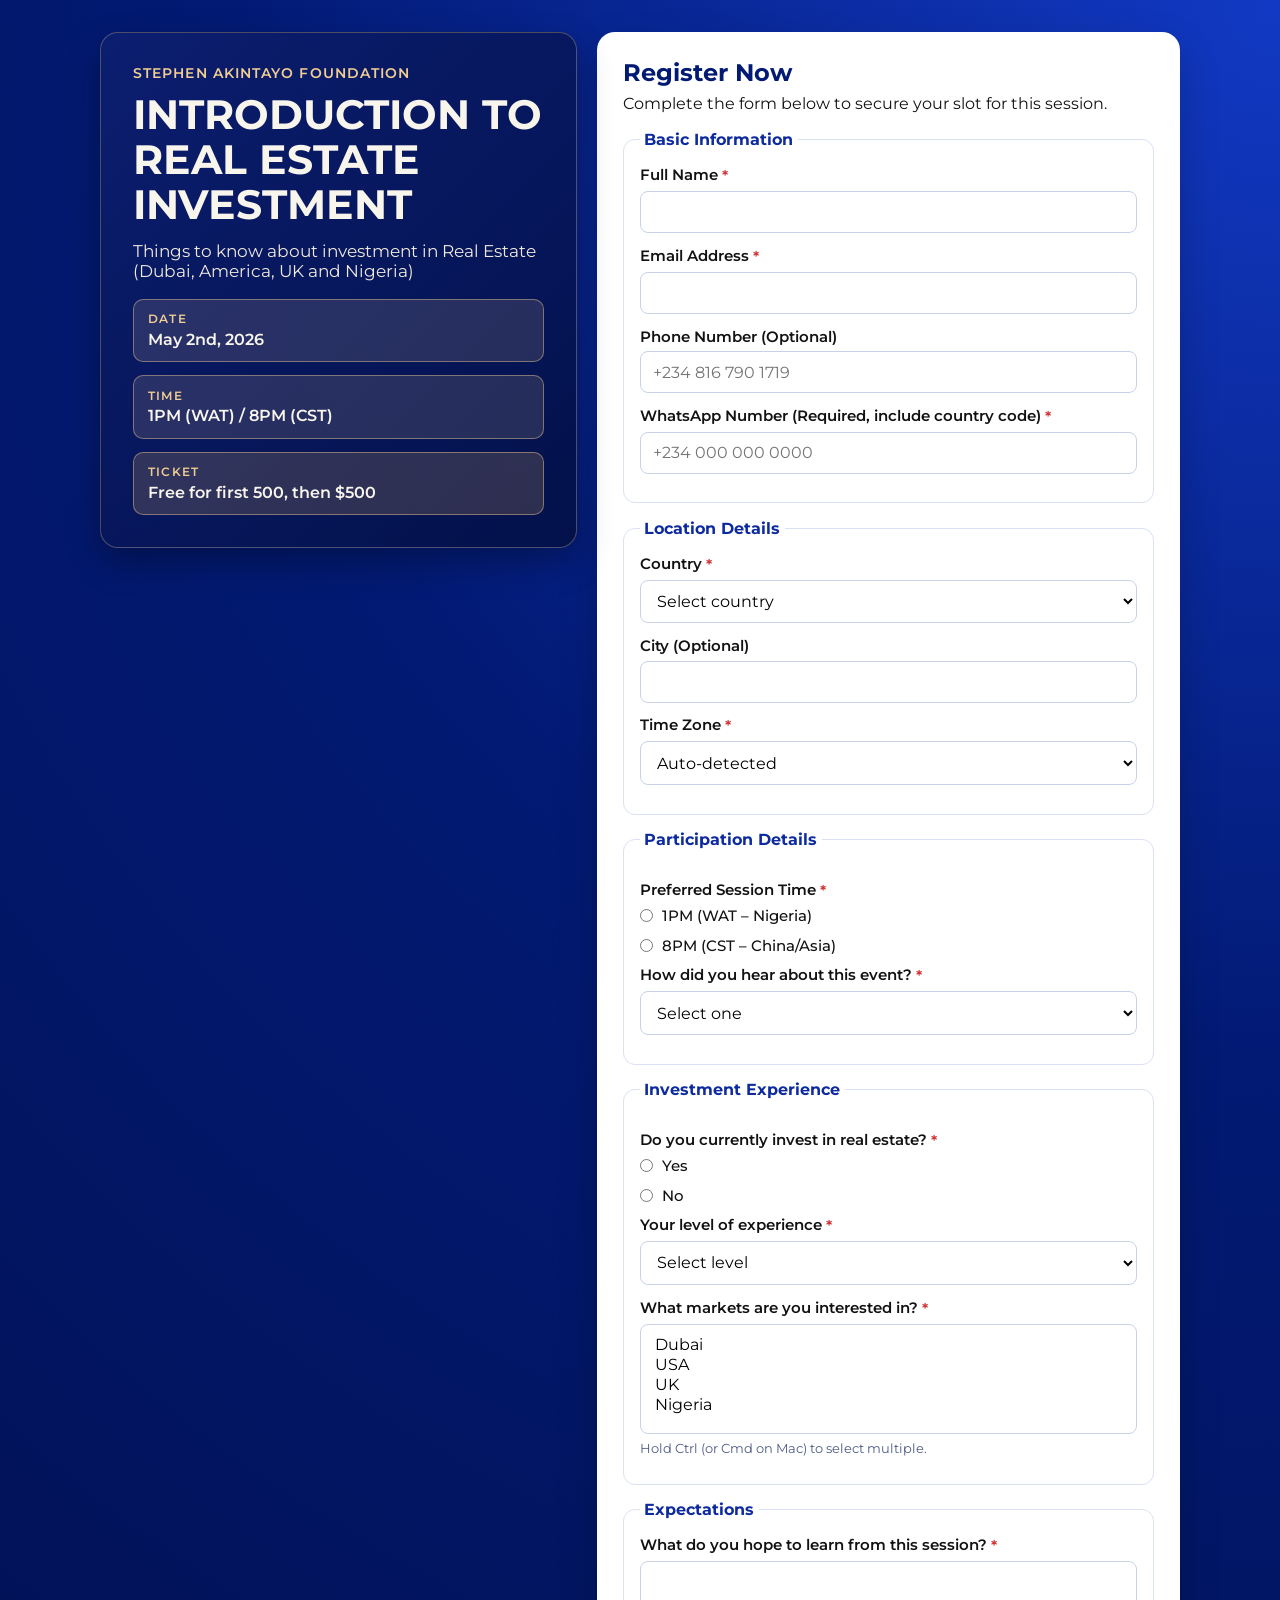
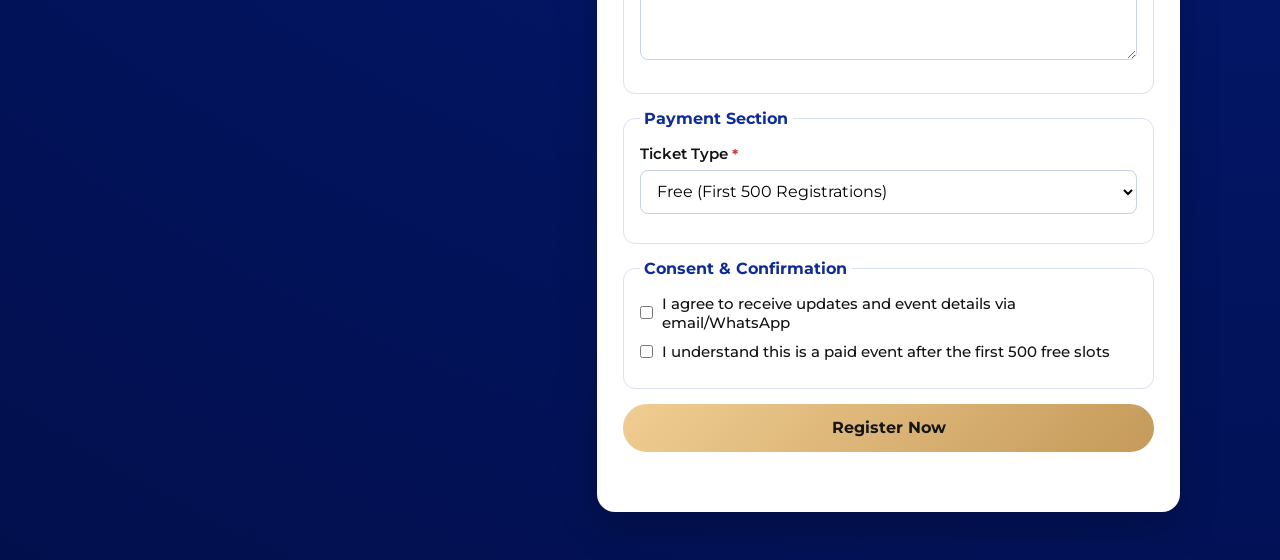
==== index.html @ 560cca15 "Implement registration page for "Introduction to Real Estate Investment" event, including HTML struc" ====
<!DOCTYPE html>
<html lang="en">
  <head>
    <meta charset="UTF-8" />
    <meta name="viewport" content="width=device-width, initial-scale=1.0" />
    <title>Introduction to Real Estate Investment | Register</title>
    <link rel="preconnect" href="https://fonts.googleapis.com" />
    <link rel="preconnect" href="https://fonts.gstatic.com" crossorigin />
    <link
      href="https://fonts.googleapis.com/css2?family=Montserrat:wght@400;500;600;700;800&display=swap"
      rel="stylesheet"
    />
    <link rel="stylesheet" href="styles.css" />
  </head>
  <body>
    <main class="page">
      <section class="hero">
        <p class="eyebrow">Stephen Akintayo Foundation</p>
        <h1>Introduction to Real Estate Investment</h1>
        <p class="subtext">
          Things to know about investment in Real Estate (Dubai, America, UK
          and Nigeria)
        </p>
        <div class="hero-badges">
          <div class="badge">
            <span class="label">Date</span>
            <span>May 2nd, 2026</span>
          </div>
          <div class="badge">
            <span class="label">Time</span>
            <span>1PM (WAT) / 8PM (CST)</span>
          </div>
          <div class="badge accent">
            <span class="label">Ticket</span>
            <span>Free for first 500, then $500</span>
          </div>
        </div>
      </section>

      <section class="form-card" id="formSection">
        <h2>Register Now</h2>
        <p class="form-intro">
          Complete the form below to secure your slot for this session.
        </p>

        <form
          id="registrationForm"
          action="https://formspree.io/f/xyklryrp"
          method="POST"
          novalidate
        >
          <fieldset>
            <legend>Basic Information</legend>
            <label for="fullName">Full Name <span>*</span></label>
            <input id="fullName" name="fullName" type="text" required />

            <label for="email">Email Address <span>*</span></label>
            <input id="email" name="email" type="email" required />

            <label for="phone">Phone Number (Optional)</label>
            <input id="phone" name="phone" type="tel" placeholder="+234 816 790 1719" />

            <label for="whatsapp">WhatsApp Number (Required, include country code) <span>*</span></label>
            <input id="whatsapp" name="whatsapp" type="tel" placeholder="+234 000 000 0000" required />
          </fieldset>

          <fieldset>
            <legend>Location Details</legend>
            <label for="country">Country <span>*</span></label>
            <select id="country" name="country" required>
              <option value="">Select country</option>
              <option>Nigeria</option>
              <option>UAE</option>
              <option>USA</option>
              <option>UK</option>
              <option>Other</option>
            </select>

            <label for="city">City (Optional)</label>
            <input id="city" name="city" type="text" />

            <label for="timezone">Time Zone <span>*</span></label>
            <select id="timezone" name="timezone" required>
              <option value="">Select time zone</option>
              <option value="auto">Auto-detected</option>
              <option value="Africa/Lagos">Africa/Lagos (WAT)</option>
              <option value="Asia/Shanghai">Asia/Shanghai (CST)</option>
              <option value="Europe/London">Europe/London (UK)</option>
              <option value="America/New_York">America/New_York (EST/EDT)</option>
              <option value="Asia/Dubai">Asia/Dubai (UAE)</option>
            </select>
          </fieldset>

          <fieldset>
            <legend>Participation Details</legend>
            <p class="group-label">Preferred Session Time <span>*</span></p>
            <label class="radio">
              <input type="radio" name="sessionTime" value="1PM (WAT – Nigeria)" required />
              <span>1PM (WAT – Nigeria)</span>
            </label>
            <label class="radio">
              <input type="radio" name="sessionTime" value="8PM (CST – China/Asia)" />
              <span>8PM (CST – China/Asia)</span>
            </label>

            <label for="source">How did you hear about this event? <span>*</span></label>
            <select id="source" name="source" required>
              <option value="">Select one</option>
              <option>Social Media</option>
              <option>Email</option>
              <option>Referral</option>
              <option>Website</option>
              <option>Other</option>
            </select>
          </fieldset>

          <fieldset>
            <legend>Investment Experience</legend>
            <p class="group-label">Do you currently invest in real estate? <span>*</span></p>
            <label class="radio">
              <input type="radio" name="currentlyInvest" value="Yes" required />
              <span>Yes</span>
            </label>
            <label class="radio">
              <input type="radio" name="currentlyInvest" value="No" />
              <span>No</span>
            </label>

            <label for="experience">Your level of experience <span>*</span></label>
            <select id="experience" name="experience" required>
              <option value="">Select level</option>
              <option>Beginner</option>
              <option>Intermediate</option>
              <option>Advanced</option>
            </select>

            <label for="markets">What markets are you interested in? <span>*</span></label>
            <select id="markets" name="markets" multiple required>
              <option>Dubai</option>
              <option>USA</option>
              <option>UK</option>
              <option>Nigeria</option>
            </select>
            <small class="hint">Hold Ctrl (or Cmd on Mac) to select multiple.</small>
          </fieldset>

          <fieldset>
            <legend>Expectations</legend>
            <label for="expectations">What do you hope to learn from this session? <span>*</span></label>
            <textarea id="expectations" name="expectations" rows="4" required></textarea>
          </fieldset>

          <fieldset>
            <legend>Payment Section</legend>
            <label for="ticketType">Ticket Type <span>*</span></label>
            <select id="ticketType" name="ticketType" required>
              <option value="Free (First 500 Registrations)">Free (First 500 Registrations)</option>
              <option value="Paid ($500)">Paid ($500)</option>
            </select>
          </fieldset>

          <fieldset>
            <legend>Consent & Confirmation</legend>
            <label class="checkbox">
              <input type="checkbox" id="updatesConsent" name="updatesConsent" required />
              <span>I agree to receive updates and event details via email/WhatsApp</span>
            </label>
            <label class="checkbox">
              <input type="checkbox" id="paymentConsent" name="paymentConsent" required />
              <span>I understand this is a paid event after the first 500 free slots</span>
            </label>
          </fieldset>

          <button type="submit" class="submit-btn">Register Now</button>
          <p class="error-message" id="errorMessage" aria-live="polite"></p>
        </form>
      </section>

      <section class="success-card hidden" id="successSection" aria-live="polite">
        <h2>Registration Confirmed</h2>
        <p>
          Thank you for registering for <strong>Introduction to Real Estate Investment</strong>.
          Your access link will be sent to your email shortly.
        </p>
        <div class="calendar-actions">
          <a id="googleCalendarLink" target="_blank" rel="noopener noreferrer">Add to Google Calendar</a>
          <a id="icsDownloadLink" download="real-estate-investment-session.ics">Download Calendar Invite (.ics)</a>
        </div>
      </section>
    </main>

    <script src="script.js"></script>
  </body>
</html>
---- styles.css ----
:root {
  --brand-blue: #021a74;
  --brand-blue-soft: #0d2b9f;
  --brand-gold: #f0cd92;
  --brand-gold-dark: #c59a5a;
  --text-light: #f8f5ed;
  --card-bg: #ffffff;
  --text-dark: #121212;
  --danger: #d32f2f;
}

* {
  box-sizing: border-box;
}

body {
  margin: 0;
  font-family: "Montserrat", Arial, sans-serif;
  color: var(--text-dark);
  background: radial-gradient(circle at top right, #1239c4 0%, var(--brand-blue) 42%, #020f4d 100%);
  min-height: 100vh;
}

.page {
  width: min(1080px, 94%);
  margin: 0 auto;
  padding: 2rem 0 3rem;
  display: grid;
  grid-template-columns: 1fr;
  gap: 1.25rem;
}

.hero {
  color: var(--text-light);
  background: linear-gradient(135deg, rgba(12, 30, 111, 0.92), rgba(3, 16, 70, 0.92));
  border: 1px solid rgba(240, 205, 146, 0.3);
  border-radius: 18px;
  padding: 2rem;
  box-shadow: 0 14px 35px rgba(0, 0, 0, 0.3);
}

.eyebrow {
  color: var(--brand-gold);
  font-weight: 600;
  letter-spacing: 0.08em;
  text-transform: uppercase;
  margin: 0 0 0.7rem;
  font-size: 0.85rem;
}

h1 {
  margin: 0;
  font-size: clamp(1.9rem, 3.2vw, 2.8rem);
  line-height: 1.1;
  text-transform: uppercase;
}

.subtext {
  margin-top: 0.85rem;
  margin-bottom: 1.1rem;
  max-width: 760px;
  color: #f0eadf;
  font-size: 1.05rem;
}

.hero-badges {
  display: grid;
  grid-template-columns: repeat(auto-fit, minmax(210px, 1fr));
  gap: 0.8rem;
}

.badge {
  background: rgba(240, 205, 146, 0.14);
  border: 1px solid rgba(240, 205, 146, 0.45);
  border-radius: 10px;
  padding: 0.8rem 0.9rem;
  display: flex;
  flex-direction: column;
  gap: 0.2rem;
  font-weight: 600;
}

.badge .label {
  text-transform: uppercase;
  font-size: 0.72rem;
  color: var(--brand-gold);
  letter-spacing: 0.09em;
}

.badge.accent {
  background: rgba(197, 154, 90, 0.22);
}

.form-card,
.success-card {
  background: var(--card-bg);
  border-radius: 18px;
  padding: 1.6rem;
  box-shadow: 0 16px 40px rgba(0, 0, 0, 0.2);
}

h2 {
  margin-top: 0;
  margin-bottom: 0.45rem;
  color: var(--brand-blue);
}

.form-intro {
  margin-top: 0;
  margin-bottom: 1.1rem;
}

fieldset {
  border: 1px solid #dbe1f5;
  border-radius: 12px;
  padding: 1rem;
  margin: 0 0 0.95rem;
}

legend {
  color: var(--brand-blue-soft);
  font-weight: 700;
  padding: 0 0.3rem;
}

label,
.group-label {
  display: block;
  margin-bottom: 0.35rem;
  font-size: 0.95rem;
  font-weight: 600;
}

span {
  vertical-align: middle;
}

label span:first-child,
.group-label span {
  color: var(--danger);
}

input,
select,
textarea {
  width: 100%;
  border: 1px solid #c9d1e8;
  border-radius: 8px;
  padding: 0.65rem 0.75rem;
  font: inherit;
  margin-bottom: 0.8rem;
  background: #fff;
}

input:focus,
select:focus,
textarea:focus {
  outline: 2px solid rgba(13, 43, 159, 0.22);
  border-color: var(--brand-blue-soft);
}

select[multiple] {
  min-height: 110px;
}

.radio,
.checkbox {
  display: flex;
  align-items: center;
  gap: 0.6rem;
  margin: 0 0 0.65rem;
  font-weight: 500;
}

.radio input,
.checkbox input {
  width: auto;
  margin: 0;
}

.hint {
  display: block;
  margin-top: -0.4rem;
  margin-bottom: 0.75rem;
  color: #4f5c87;
}

.submit-btn {
  width: 100%;
  border: none;
  border-radius: 999px;
  padding: 0.9rem 1rem;
  font: inherit;
  font-weight: 700;
  font-size: 1rem;
  color: #151515;
  background: linear-gradient(135deg, var(--brand-gold), var(--brand-gold-dark));
  cursor: pointer;
  transition: transform 0.15s ease, box-shadow 0.15s ease;
}

.submit-btn:hover {
  transform: translateY(-1px);
  box-shadow: 0 8px 18px rgba(0, 0, 0, 0.2);
}

.error-message {
  color: var(--danger);
  font-weight: 600;
  min-height: 1.2rem;
  margin-bottom: 0;
}

.success-card p {
  margin-top: 0;
}

.calendar-actions {
  display: flex;
  flex-wrap: wrap;
  gap: 0.8rem;
}

.calendar-actions a {
  display: inline-flex;
  align-items: center;
  justify-content: center;
  text-decoration: none;
  font-weight: 700;
  border-radius: 999px;
  padding: 0.65rem 1rem;
  border: 1px solid var(--brand-blue-soft);
  color: var(--brand-blue-soft);
}

.calendar-actions a:first-child {
  background: var(--brand-blue-soft);
  color: #fff;
}

.hidden {
  display: none;
}

@media (min-width: 900px) {
  .page {
    grid-template-columns: 0.9fr 1.1fr;
    align-items: start;
  }

  .hero {
    position: sticky;
    top: 1rem;
  }
}
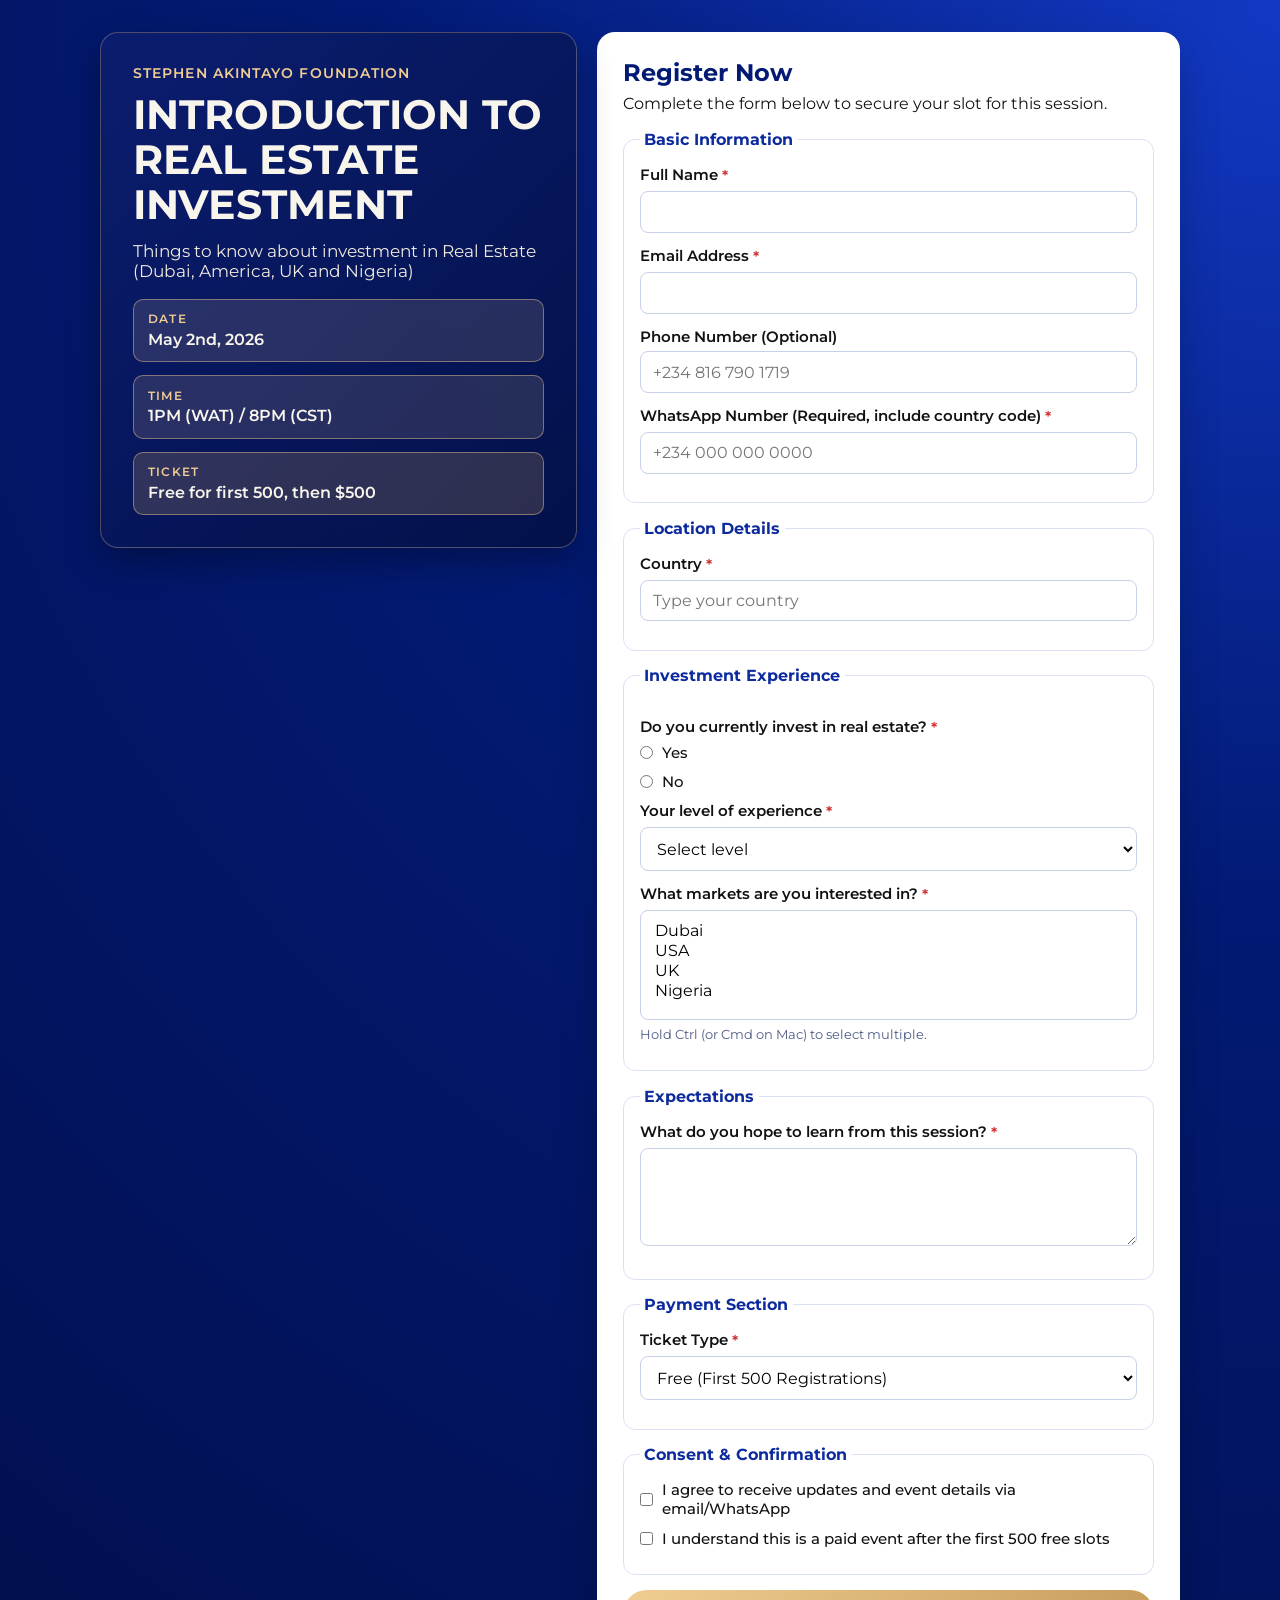
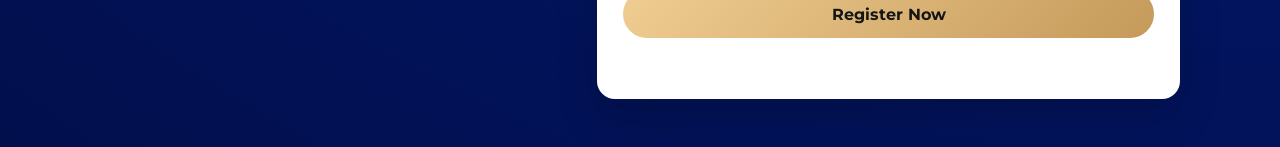
==== commit 6666e60a: "Refactor registration form by replacing country dropdown with text input, removing timezone selectio" ====
--- a/index.html
+++ b/index.html
@@ -67,51 +67,7 @@
           <fieldset>
             <legend>Location Details</legend>
             <label for="country">Country <span>*</span></label>
-            <select id="country" name="country" required>
-              <option value="">Select country</option>
-              <option>Nigeria</option>
-              <option>UAE</option>
-              <option>USA</option>
-              <option>UK</option>
-              <option>Other</option>
-            </select>
-
-            <label for="city">City (Optional)</label>
-            <input id="city" name="city" type="text" />
-
-            <label for="timezone">Time Zone <span>*</span></label>
-            <select id="timezone" name="timezone" required>
-              <option value="">Select time zone</option>
-              <option value="auto">Auto-detected</option>
-              <option value="Africa/Lagos">Africa/Lagos (WAT)</option>
-              <option value="Asia/Shanghai">Asia/Shanghai (CST)</option>
-              <option value="Europe/London">Europe/London (UK)</option>
-              <option value="America/New_York">America/New_York (EST/EDT)</option>
-              <option value="Asia/Dubai">Asia/Dubai (UAE)</option>
-            </select>
-          </fieldset>
-
-          <fieldset>
-            <legend>Participation Details</legend>
-            <p class="group-label">Preferred Session Time <span>*</span></p>
-            <label class="radio">
-              <input type="radio" name="sessionTime" value="1PM (WAT – Nigeria)" required />
-              <span>1PM (WAT – Nigeria)</span>
-            </label>
-            <label class="radio">
-              <input type="radio" name="sessionTime" value="8PM (CST – China/Asia)" />
-              <span>8PM (CST – China/Asia)</span>
-            </label>
-
-            <label for="source">How did you hear about this event? <span>*</span></label>
-            <select id="source" name="source" required>
-              <option value="">Select one</option>
-              <option>Social Media</option>
-              <option>Email</option>
-              <option>Referral</option>
-              <option>Website</option>
-              <option>Other</option>
-            </select>
+            <input id="country" name="country" type="text" placeholder="Type your country" required />
           </fieldset>
 
           <fieldset>
@@ -182,6 +138,14 @@
           Thank you for registering for <strong>Introduction to Real Estate Investment</strong>.
           Your access link will be sent to your email shortly.
         </p>
+        <a
+          class="community-btn"
+          href="https://chat.whatsapp.com/BxhR8cvLXfeJkhuqCIaXQY"
+          target="_blank"
+          rel="noopener noreferrer"
+        >
+          Join the Community
+        </a>
         <div class="calendar-actions">
           <a id="googleCalendarLink" target="_blank" rel="noopener noreferrer">Add to Google Calendar</a>
           <a id="icsDownloadLink" download="real-estate-investment-session.ics">Download Calendar Invite (.ics)</a>
--- a/styles.css
+++ b/styles.css
@@ -215,6 +215,20 @@
   margin-top: 0;
 }
 
+.community-btn {
+  display: inline-flex;
+  align-items: center;
+  justify-content: center;
+  text-decoration: none;
+  font-weight: 700;
+  border-radius: 999px;
+  padding: 0.7rem 1.05rem;
+  margin-bottom: 0.9rem;
+  background: #25d366;
+  color: #fff;
+  border: 1px solid #20b85a;
+}
+
 .calendar-actions {
   display: flex;
   flex-wrap: wrap;
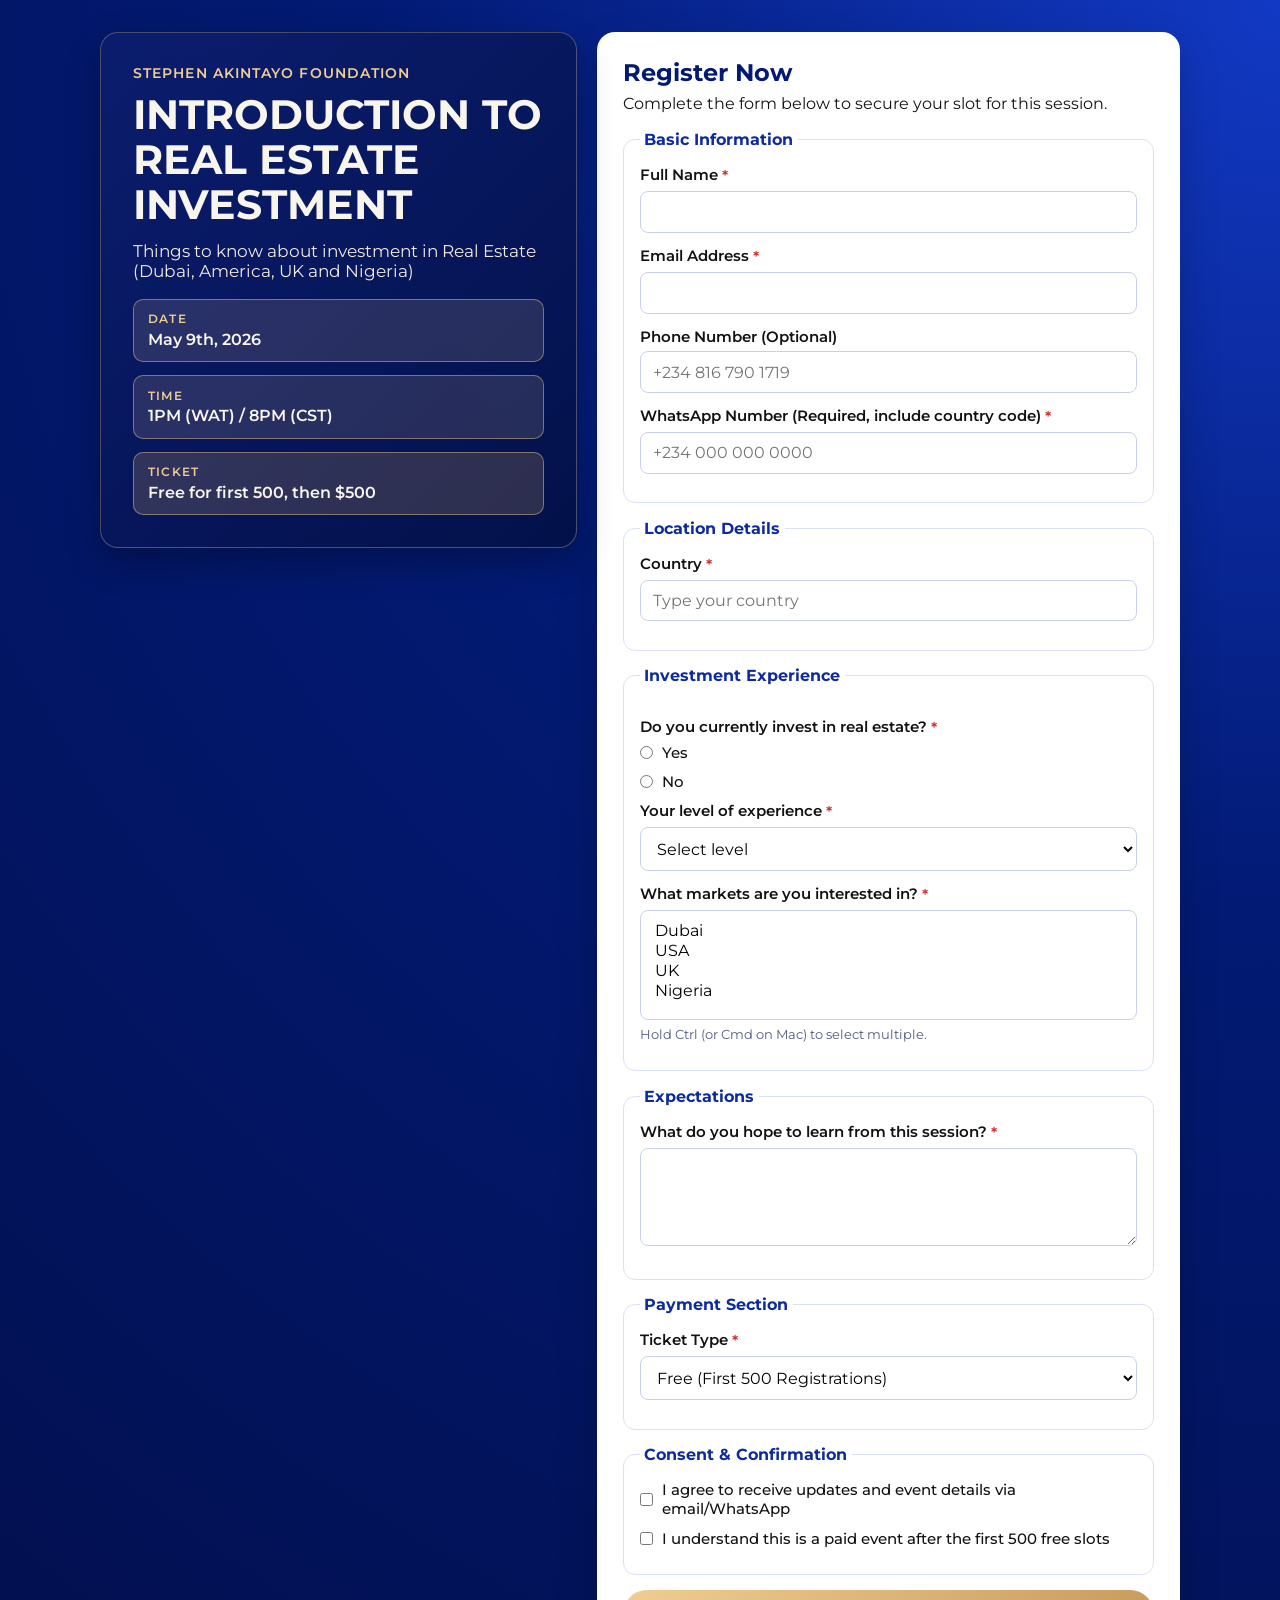
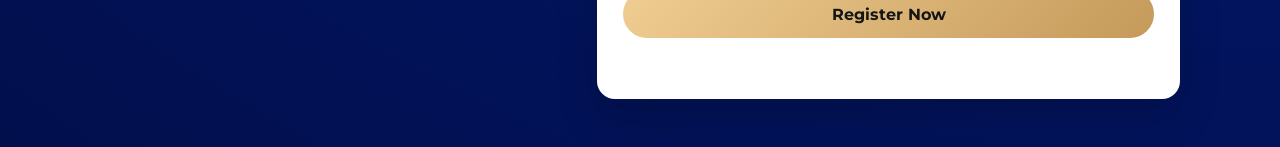
==== commit 925aa5a1: "Update event date in index.html from May 2nd to May 9th, 2026." ====
--- a/index.html
+++ b/index.html
@@ -11,8 +11,29 @@
       rel="stylesheet"
     />
     <link rel="stylesheet" href="styles.css" />
+    <!-- Meta Pixel Code -->
+    <script>
+      !function(f,b,e,v,n,t,s)
+      {if(f.fbq)return;n=f.fbq=function(){n.callMethod?
+      n.callMethod.apply(n,arguments):n.queue.push(arguments)};
+      if(!f._fbq)f._fbq=n;n.push=n;n.loaded=!0;n.version='2.0';
+      n.queue=[];t=b.createElement(e);t.async=!0;
+      t.src=v;s=b.getElementsByTagName(e)[0];
+      s.parentNode.insertBefore(t,s)}(window, document,'script',
+      'https://connect.facebook.net/en_US/fbevents.js');
+      fbq('init', '1983826575553317');
+      fbq('track', 'PageView');
+    </script>
+    <!-- End Meta Pixel Code -->
   </head>
   <body>
+    <noscript
+      ><img
+        height="1"
+        width="1"
+        style="display: none"
+        src="https://www.facebook.com/tr?id=1983826575553317&ev=PageView&noscript=1"
+    /></noscript>
     <main class="page">
       <section class="hero">
         <p class="eyebrow">Stephen Akintayo Foundation</p>
@@ -24,7 +45,7 @@
         <div class="hero-badges">
           <div class="badge">
             <span class="label">Date</span>
-            <span>May 2nd, 2026</span>
+            <span>May 9th, 2026</span>
           </div>
           <div class="badge">
             <span class="label">Time</span>
@@ -132,25 +153,6 @@
         </form>
       </section>
 
-      <section class="success-card hidden" id="successSection" aria-live="polite">
-        <h2>Registration Confirmed</h2>
-        <p>
-          Thank you for registering for <strong>Introduction to Real Estate Investment</strong>.
-          Your access link will be sent to your email shortly.
-        </p>
-        <a
-          class="community-btn"
-          href="https://chat.whatsapp.com/BxhR8cvLXfeJkhuqCIaXQY"
-          target="_blank"
-          rel="noopener noreferrer"
-        >
-          Join the Community
-        </a>
-        <div class="calendar-actions">
-          <a id="googleCalendarLink" target="_blank" rel="noopener noreferrer">Add to Google Calendar</a>
-          <a id="icsDownloadLink" download="real-estate-investment-session.ics">Download Calendar Invite (.ics)</a>
-        </div>
-      </section>
     </main>
 
     <script src="script.js"></script>
